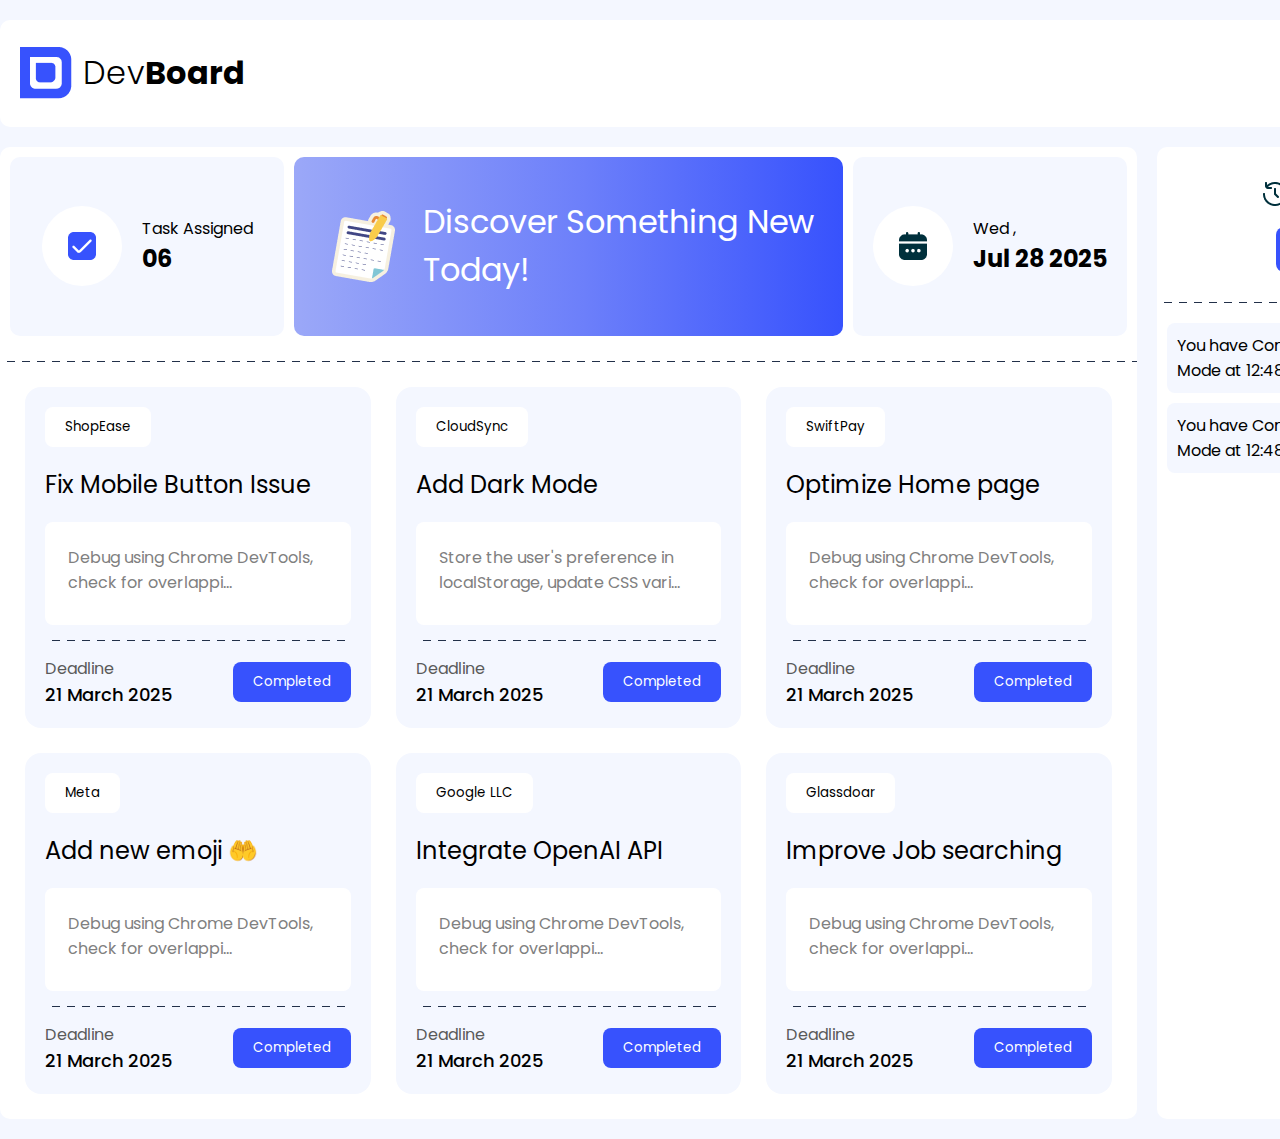
==== index.html @ 0990a884 "completing development, now need to add JS functionality" ====
<!DOCTYPE html>
<html lang="en">
<head>
    <meta charset="UTF-8">
    <meta name="viewport" content="width=device-width, initial-scale=1.0">
    <title>DevBoard</title>
    <!-- FONTS -->
    <link rel="preconnect" href="https://fonts.googleapis.com">
    <link rel="preconnect" href="https://fonts.gstatic.com" crossorigin>
    <link href="https://fonts.googleapis.com/css2?family=Poppins:ital,wght@0,100;0,200;0,300;0,400;0,500;0,600;0,700;0,800;0,900;1,100;1,200;1,300;1,400;1,500;1,600;1,700;1,800;1,900&display=swap" rel="stylesheet">
    <!-- CSS -->
     <link rel="stylesheet" href="css/dashed_line.css">
     <link rel="stylesheet" href="style.css">
     <link rel="stylesheet" href="css/navbar.css">
     <link rel="stylesheet" href="css/dashboard.css">
     <link rel="stylesheet" href="css/dashboard_bar.css">
     <link rel="stylesheet" href="css/dashboard_card.css">
     <link rel="stylesheet" href="css/activity.css">
</head>
<body>
<div class="wrapper">

<!-- NAVBAR -->
<section id="navbar">
    <div class="left">
        <img src="assets/logo.png" alt="">
        <h1><span>Dev</span>Board</h1>
    </div>
    <div class="right">
        <div class="checkbox">
            <img src="assets/checkbox.png" alt="">
                <h1>23</h1>
            <!-- <div class="bg">
                <img src="assets/checkbox.png" alt="">
                <h1>23</h1>
            </div> -->
        </div>
        <img src="assets/theme-btn.png" alt="">
    </div>
</section>

<!-- DASHBOARD AND ACTIVITY -->
 <section id="daa">
    <section id="dashboard">
        <section id="dashboard_bar">
            <div class="item item1">
                <div class="circle">
                    <img src="assets/checkbox.png" alt="">
                </div>
                <div class="cnt">
                    <p>Task Assigned</p>
                    <h2>06</h2>
                </div>
            </div>
            <div class="item item2">
                <img src="assets/board.png" alt="">
                <h1>Discover Something New <br> Today!</h1>
            </div>
            <div class="item item3">
                <div class="circle">
                    <img src="assets/calender.png" alt="">
                </div>
                <div class="cnt">
                    <p>Wed ,</p>
                    <h2>Jul 28 2025</h2>
                </div>
            </div>
        </section>
        <div class="container">
            <div class="line"></div>
        </div>
        <section id="dashboard_card">
            <!-- HERE -->
             <div class="item item1">
                <div class="whitespace1">
                    <button>ShopEase</button>
                </div>
                <h1>Fix Mobile Button Issue</h1>
                <div class="whitespace2">
                    <p>Debug using Chrome DevTools, check for overlappi...</p>
                </div>
                <div class="container">
                    <div class="line"></div>
                </div>
                <div class="dashboard_card_bottom">
                    <div class="left">
                        <p>Deadline</p>
                        <h2>21 March 2025</h2>
                    </div>
                    <div class="right">
                        <button>Completed</button>
                    </div>
                </div>
            </div>
            <div class="item item2">
                <div class="whitespace1">
                    <button>CloudSync</button>
                </div>
                <h1>Add Dark Mode</h1>
                <div class="whitespace2">
                    <p>Store the user's preference in localStorage, update CSS vari...</p>
                </div>
                <div class="container">
                    <div class="line"></div>
                </div>
                <div class="dashboard_card_bottom">
                    <div class="left">
                        <p>Deadline</p>
                        <h2>21 March 2025</h2>
                    </div>
                    <div class="right">
                        <button>Completed</button>
                    </div>
                </div>
            </div>
            <div class="item item3">
                <div class="whitespace1">
                    <button>SwiftPay</button>
                </div>
                <h1>Optimize Home page</h1>
                <div class="whitespace2">
                    <p>Debug using Chrome DevTools, check for overlappi...</p>
                </div>
                <div class="container">
                    <div class="line"></div>
                </div>
                <div class="dashboard_card_bottom">
                    <div class="left">
                        <p>Deadline</p>
                        <h2>21 March 2025</h2>
                    </div>
                    <div class="right">
                        <button>Completed</button>
                    </div>
                </div>
            </div>
            <div class="item item4">
                <div class="whitespace1">
                    <button>Meta</button>
                </div>
                <h1>Add new emoji 🤲</h1>
                <div class="whitespace2">
                    <p>Debug using Chrome DevTools, check for overlappi...</p>
                </div>
                <div class="container">
                    <div class="line"></div>
                </div>
                <div class="dashboard_card_bottom">
                    <div class="left">
                        <p>Deadline</p>
                        <h2>21 March 2025</h2>
                    </div>
                    <div class="right">
                        <button>Completed</button>
                    </div>
                </div>
            </div>
            <div class="item item5">
                <div class="whitespace1">
                    <button>Google LLC</button>
                </div>
                <h1>Integrate OpenAI API</h1>
                <div class="whitespace2">
                    <p>Debug using Chrome DevTools, check for overlappi...</p>
                </div>
                <div class="container">
                    <div class="line"></div>
                </div>
                <div class="dashboard_card_bottom">
                    <div class="left">
                        <p>Deadline</p>
                        <h2>21 March 2025</h2>
                    </div>
                    <div class="right">
                        <button>Completed</button>
                    </div>
                </div>
            </div>
            <div class="item item6">
                <div class="whitespace1">
                    <button>Glassdoar</button>
                </div>
                <h1>Improve Job searching</h1>
                <div class="whitespace2">
                    <p>Debug using Chrome DevTools, check for overlappi...</p>
                </div>
                <div class="container">
                    <div class="line"></div>
                </div>
                <div class="dashboard_card_bottom">
                    <div class="left">
                        <p>Deadline</p>
                        <h2>21 March 2025</h2>
                    </div>
                    <div class="right">
                        <button>Completed</button>
                    </div>
                </div>
            </div>
        </section>
    </section>
    <section id="activity">
        <div class="heading">
            <div class="title">
                <img src="assets/activity.png" alt="">
                <h2>Activity Log</h2>
            </div>
            <div class="button">
                <button>Clear History</button>
            </div>
        </div>
        <div class="container">
            <div class="line"></div>
        </div>
        <div class="middling">
            <p>You have Complete The Task Add Dark Mode at 12:48:15 PM</p>
            <p>You have Complete The Task Add Dark Mode at 12:48:15 PM</p>
            <!-- <div class="item item1">
                <p>You have Complete The Task Add Dark Mode at 12:48:15 PM</p>
            </div>
            <div class="item item2">
                <h2>You have Complete The Task Add Dark Mode at 12:48:15 PM</h2>
            </div> -->
        </div>
    </section>
 </section>

</div>
</body>
</html>
---- css/dashed_line.css ----
.container {
    position: relative;
    height: 1px;
    
    .line {
      position: absolute;
      top: 0;
      left: 0;
      width: 100%;
      height: 100%;
      background-image: linear-gradient(to right, transparent 50%, #223049 50%);
      background-size: 15px 100%;
    }
}

/* <div class="container">
    <div class="line"></div>
</div> */
---- style.css ----
*{
    font-family: "Poppins", sans-serif;
}
body{
    margin: 0;
    background-color: #F4F7FF;
}

p{
    margin: 0;
}
.wrapper{
    width: 1536px;
    margin: 0 auto;
}
.circle {
    width: 80px;
    height: 80px;
    background-color: #FFFFFF;
    border-radius: 50%;
}
---- css/navbar.css ----
#navbar{
    background-color: #FFFFFF;
    display: flex;
    justify-content: space-between;
    /* align-items: center; */
    padding: 8px 20px;
    margin-top: 20px;
    border-radius: 10px;
}
#navbar .left{
    display: flex;
    align-items: center;
    gap: 11px;
}
#navbar .left img{}
#navbar .left h1{}
#navbar .left h1 span{
    font-weight: 300;
}
#navbar .right{
    display: flex;
    align-items: center;
    gap: 38px;
}
#navbar .right .checkbox{
    display: flex;
    align-items: center;
    gap: 11px;
    background-color: #F4F7FF;
    height: 50px;
    padding: 4px 16px;
    border-radius: 32px;
}
/* .bg{
    background-color: #F4F7FF;
} */
#navbar .right .checkbox img{}
#navbar .right .checkbox h1{}
#navbar .right img{}
---- css/dashboard.css ----
#daa{
    display: flex;
    gap: 20px;
    margin-top: 20px;
    margin-bottom: 20px;
    
}
#daa #dashboard{
    background-color: #FFFFFF;
    width: 75%;
    border-radius: 10px;
}
#daa #activity{
    background-color: #FFFFFF;
    width: 25%;
    border-radius: 10px;
}
---- css/dashboard_bar.css ----
#daa #dashboard #dashboard_bar{
    /* border-bottom: dashed rgb(189, 189, 189); */
    display: flex;
    gap: 10px;
    padding: 10px;
    padding-bottom: 25px;
}
#daa #dashboard #dashboard_bar .item{
    border-radius: 10px;
}
#daa #dashboard #dashboard_bar .item1{
    width: 25%;
    background-color: #F4F7FF;
    display: flex;
    justify-content: center;
    align-items: center;
    gap: 20px;
}
#daa #dashboard #dashboard_bar .item1 .circle{
    display: flex;
    justify-content: center;
    align-items: center;
}
#daa #dashboard #dashboard_bar .item1 .circle img{
    max-width: 100%;
    max-height: 100%;
}
#daa #dashboard #dashboard_bar .item1 .cnt p,h2{
    margin: 0;
}
#daa #dashboard #dashboard_bar .item2{
    width: 50%;
    background: linear-gradient(90deg, rgba(155,168,248,1) 0%, rgba(108,127,250,1) 53%, rgba(55,82,253,1) 100%);
    display: flex;
    justify-content: center;
    align-items: center;
    color: #FFFFFF;
    padding: 20px 0;
    gap: 20px;
    font-weight: 100;
}
#daa #dashboard #dashboard_bar .item2 h1{
    font-weight: 400;
}
#daa #dashboard #dashboard_bar .item3{
    width: 25%;
    background-color: #F4F7FF;
    display: flex;
    justify-content: center;
    align-items: center;
    gap: 20px;
}
#daa #dashboard #dashboard_bar .item3 .circle{
    display: flex;
    justify-content: center;
    align-items: center;
}
#daa #dashboard #dashboard_bar .item3 .circle img{
    max-width: 100%;
    max-height: 100%;
}
#daa #dashboard #dashboard_bar .item3 .cnt p,h2{
    margin: 0;
}
---- css/dashboard_card.css ----
#daa #dashboard #dashboard_card{
    display: grid;
    grid-template-columns: 1fr 1fr 1fr;
    grid-template-rows: auto;
    gap: 25px;
    padding: 25px;
}
#daa #dashboard #dashboard_card .item{
    background-color: #F4F7FF;
    border-radius: 16px;
    padding: 20px;
}
#daa #dashboard #dashboard_card .item .container{
    margin: 15px 0;
}
#daa #dashboard #dashboard_card .item button{
    display: block;
    padding: 10px 20px;
    border: none;
    border-radius: 8px;
    background-color: #3752FD;
    color: #FFFFFF;
}
#daa #dashboard #dashboard_card .item .whitespace1 button{
    background-color: #FFFFFF;
    color: black;
}
#daa #dashboard #dashboard_card .item .whitespace2{
    background-color: #FFFFFF;
    color: #808080;
    padding: 23px;
    padding-bottom: 30px;
    border-radius: 8px;
}
#daa #dashboard #dashboard_card .item h1{
    font-size: 24px;
    font-weight: 400;
    margin: 20px 0px;
}
#daa #dashboard #dashboard_card .item .dashboard_card_bottom{
    display: flex;
    justify-content: space-between;
    align-items: center;
}
#daa #dashboard #dashboard_card .item .dashboard_card_bottom p{
    color: #5a5a5a;
}
#daa #dashboard #dashboard_card .item .dashboard_card_bottom h2{
    font-size: 18px;
    font-weight: 500
}
---- css/activity.css ----
#activity .heading{
    padding: 30px 10px;
    display: flex;
    flex-direction: column;
    justify-content: center;
    align-items: center;
}
#activity .heading .title{
    display: flex;
    justify-content: center;
    align-items: center;
    gap: 10px;
    margin-bottom: 15px;
}
#activity .heading .title h2{
    font-weight: 400;
}
#activity .heading .button button{
    padding: 10px 20px;
    color: white;
    font-size: 16px;
    border-radius: 8px;
    background-color: #3752FD;
    border: none;
    cursor: pointer;
}
#activity .middling{
    margin-top: 20px;
}
#activity .middling p{
    background-color: #F4F7FF;
    padding: 10px;
    margin: 10px;
    border-radius: 8px;
}
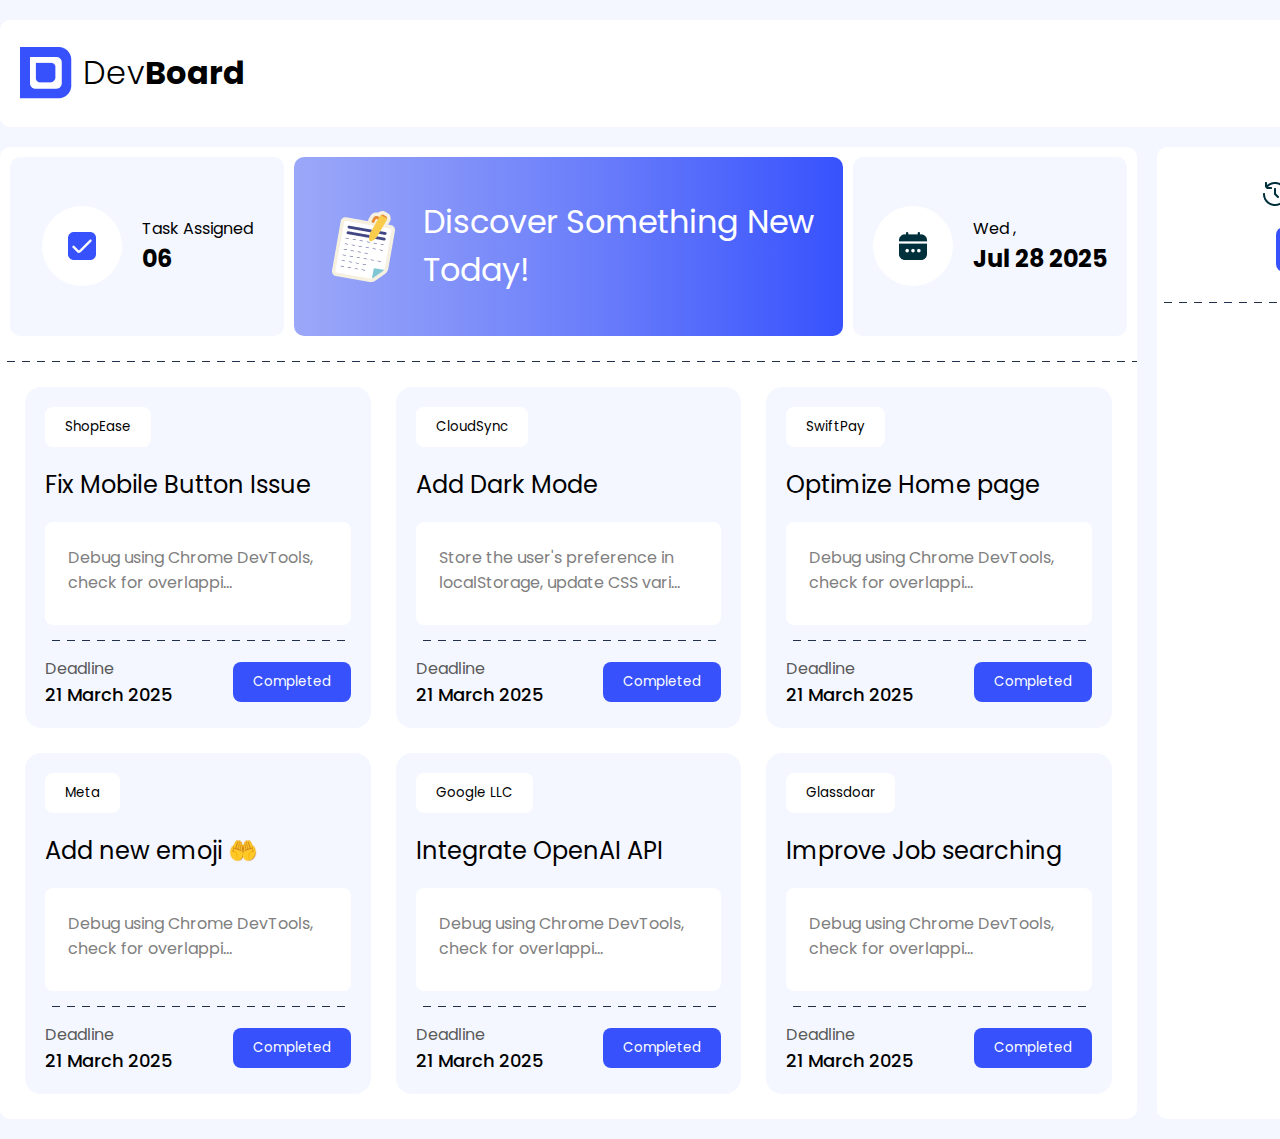
==== commit 8ae449f7: "finishing blog page and completed button functionality" ====
--- a/index.html
+++ b/index.html
@@ -29,11 +29,7 @@
     <div class="right">
         <div class="checkbox">
             <img src="assets/checkbox.png" alt="">
-                <h1>23</h1>
-            <!-- <div class="bg">
-                <img src="assets/checkbox.png" alt="">
-                <h1>23</h1>
-            </div> -->
+                <h1 id="navbar_counter">23</h1>
         </div>
         <img src="assets/theme-btn.png" alt="">
     </div>
@@ -49,10 +45,10 @@
                 </div>
                 <div class="cnt">
                     <p>Task Assigned</p>
-                    <h2>06</h2>
-                </div>
-            </div>
-            <div class="item item2">
+                    <h2 id="task_counter">06</h2>
+                </div>
+            </div>
+            <div class="item item2" onclick="window.location.href='blog.html';">
                 <img src="assets/board.png" alt="">
                 <h1>Discover Something New <br> Today!</h1>
             </div>
@@ -70,7 +66,6 @@
             <div class="line"></div>
         </div>
         <section id="dashboard_card">
-            <!-- HERE -->
              <div class="item item1">
                 <div class="whitespace1">
                     <button>ShopEase</button>
@@ -206,25 +201,19 @@
                 <h2>Activity Log</h2>
             </div>
             <div class="button">
-                <button>Clear History</button>
+                <button id="activity_clear">Clear History</button>
             </div>
         </div>
         <div class="container">
             <div class="line"></div>
         </div>
-        <div class="middling">
-            <p>You have Complete The Task Add Dark Mode at 12:48:15 PM</p>
-            <p>You have Complete The Task Add Dark Mode at 12:48:15 PM</p>
-            <!-- <div class="item item1">
-                <p>You have Complete The Task Add Dark Mode at 12:48:15 PM</p>
-            </div>
-            <div class="item item2">
-                <h2>You have Complete The Task Add Dark Mode at 12:48:15 PM</h2>
-            </div> -->
+        <div id="middling_id" class="middling">
         </div>
     </section>
  </section>
 
 </div>
+
+<script src="js/app.js"></script>
 </body>
 </html>--- a/style.css
+++ b/style.css
@@ -18,4 +18,8 @@
     height: 80px;
     background-color: #FFFFFF;
     border-radius: 50%;
+}
+.marked{
+    background-color: #CED6FF;
+    cursor: default;
 }--- a/css/dashboard_bar.css
+++ b/css/dashboard_bar.css
@@ -38,6 +38,7 @@
     padding: 20px 0;
     gap: 20px;
     font-weight: 100;
+    cursor: pointer;
 }
 #daa #dashboard #dashboard_bar .item2 h1{
     font-weight: 400;
--- a/css/dashboard_card.css
+++ b/css/dashboard_card.css
@@ -20,6 +20,7 @@
     border-radius: 8px;
     background-color: #3752FD;
     color: #FFFFFF;
+    cursor: pointer;
 }
 #daa #dashboard #dashboard_card .item .whitespace1 button{
     background-color: #FFFFFF;
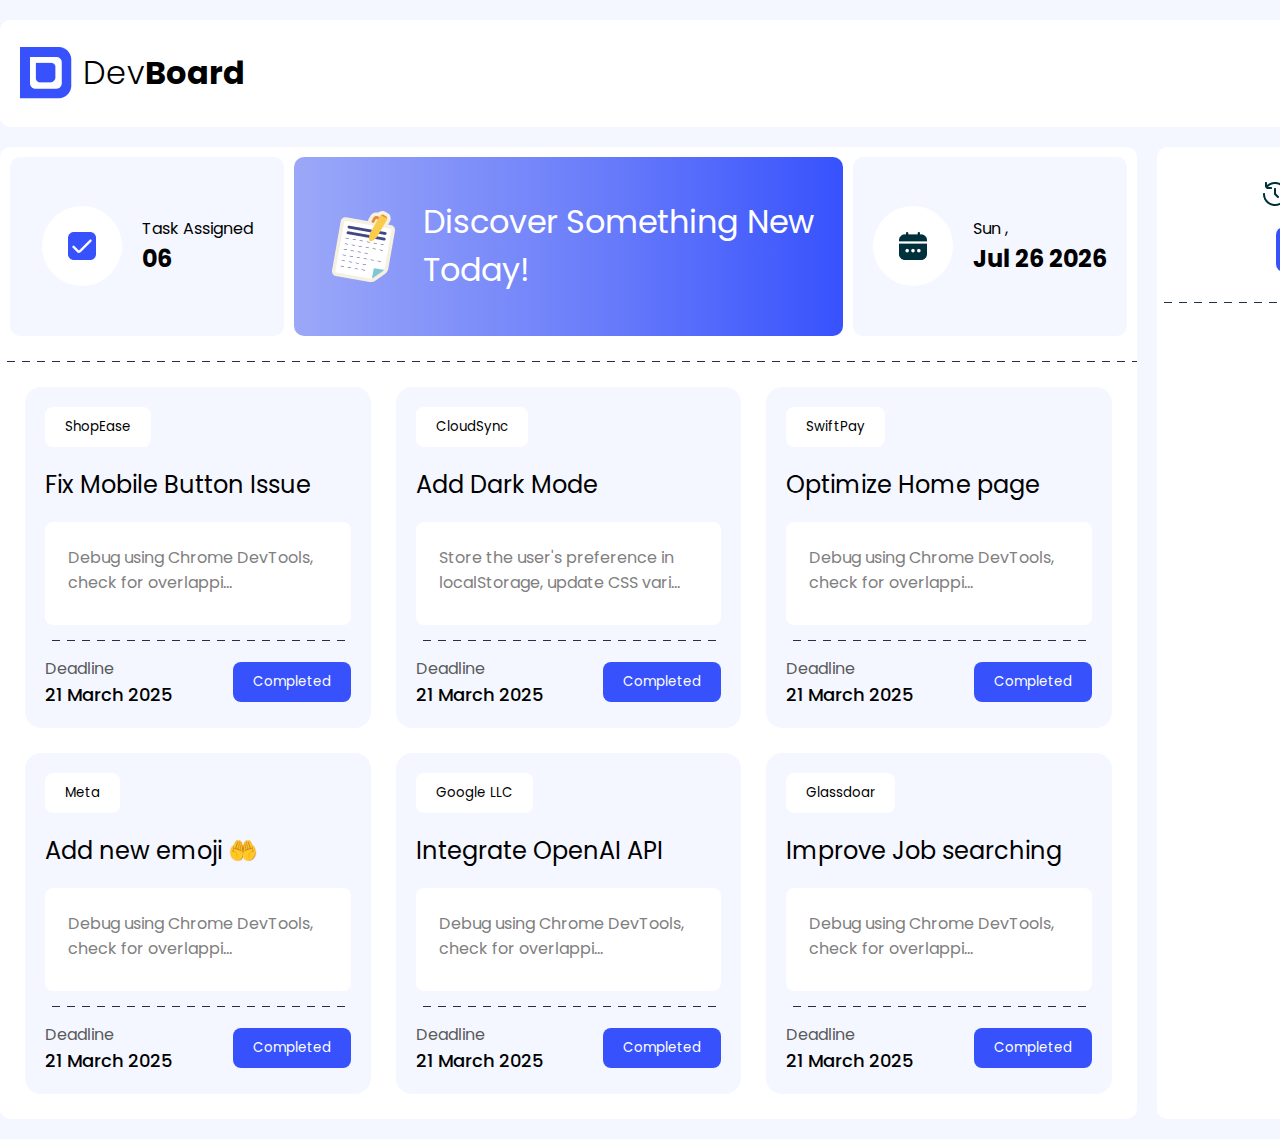
==== commit 4e0dae33: "completing everything" ====
--- a/index.html
+++ b/index.html
@@ -31,7 +31,7 @@
             <img src="assets/checkbox.png" alt="">
                 <h1 id="navbar_counter">23</h1>
         </div>
-        <img src="assets/theme-btn.png" alt="">
+        <img onclick="changeBackgroundColor()" src="assets/theme-btn.png" alt="">
     </div>
 </section>
 
@@ -57,8 +57,8 @@
                     <img src="assets/calender.png" alt="">
                 </div>
                 <div class="cnt">
-                    <p>Wed ,</p>
-                    <h2>Jul 28 2025</h2>
+                    <p id="day">Wed ,</p>
+                    <h2 id="date"></h2>
                 </div>
             </div>
         </section>
--- a/css/navbar.css
+++ b/css/navbar.css
@@ -31,9 +31,6 @@
     padding: 4px 16px;
     border-radius: 32px;
 }
-/* .bg{
-    background-color: #F4F7FF;
-} */
-#navbar .right .checkbox img{}
-#navbar .right .checkbox h1{}
-#navbar .right img{}+#navbar .right img {
+    cursor: pointer;
+}